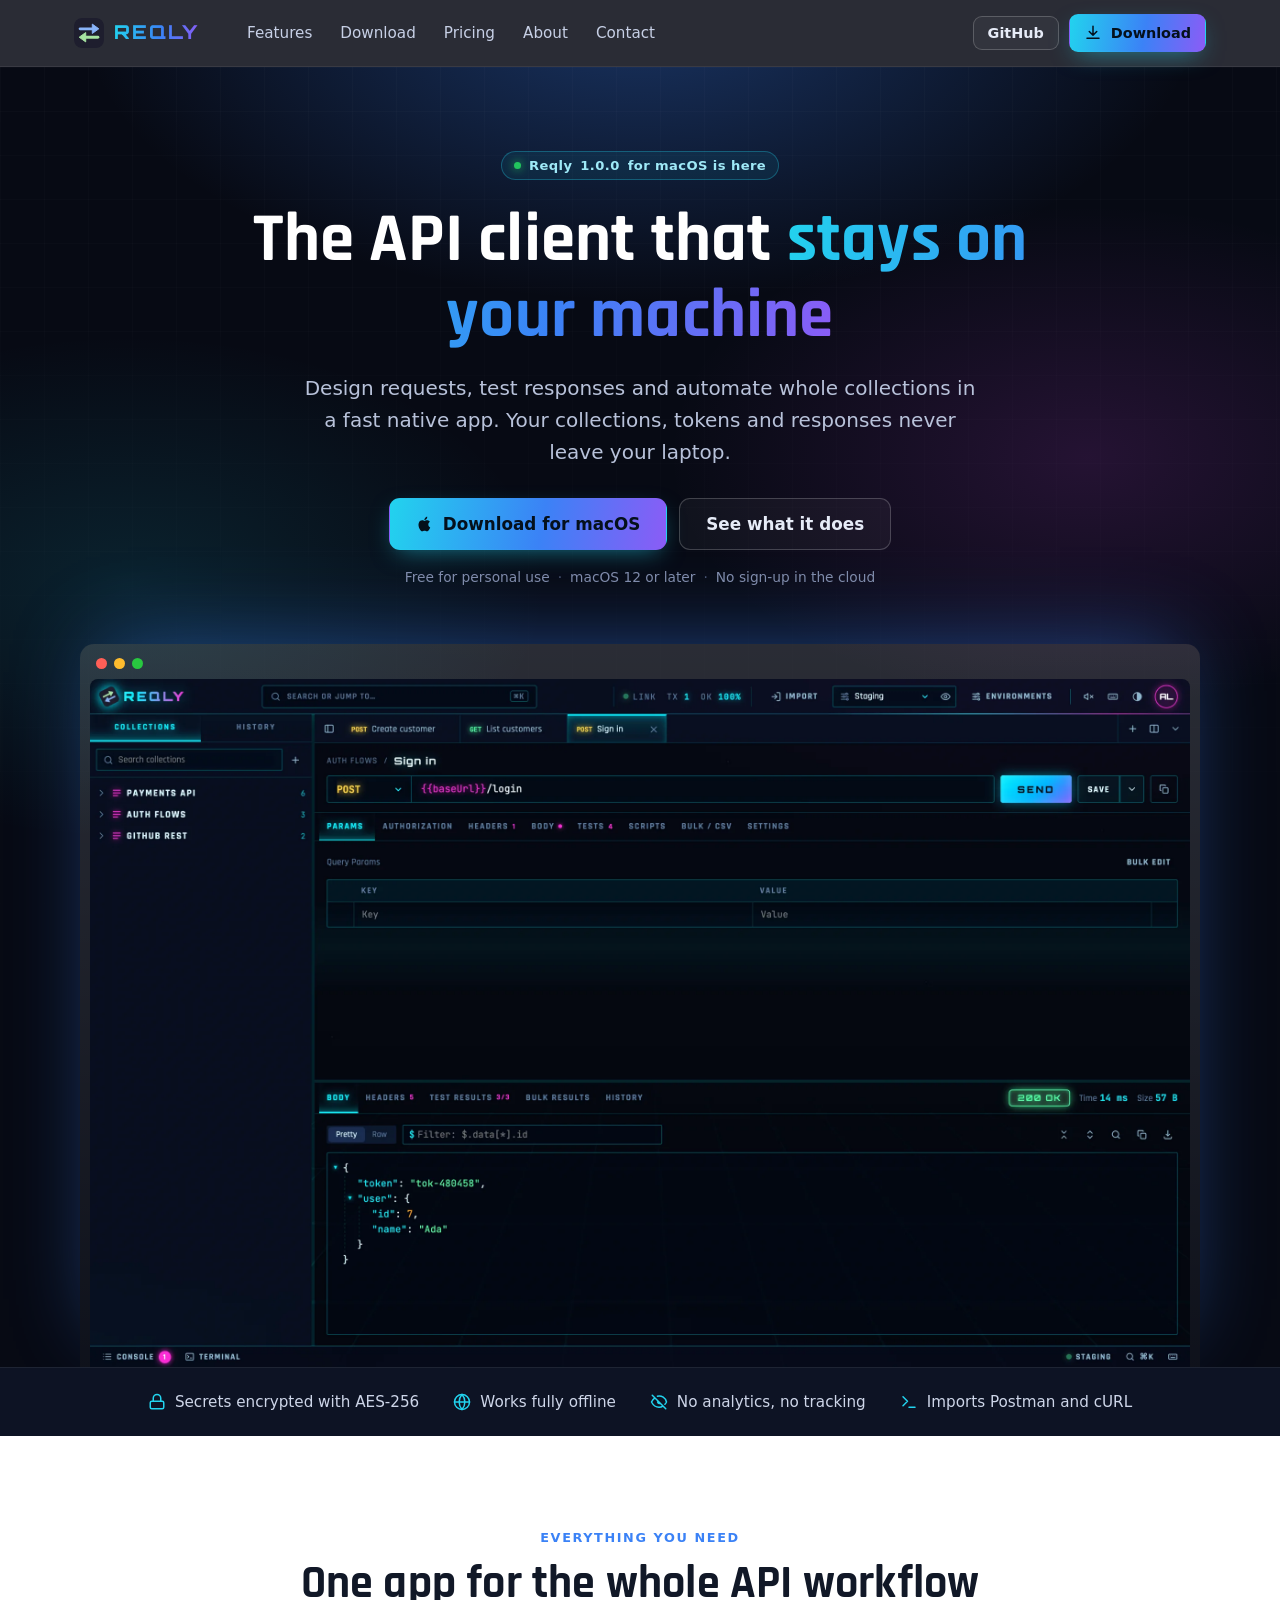
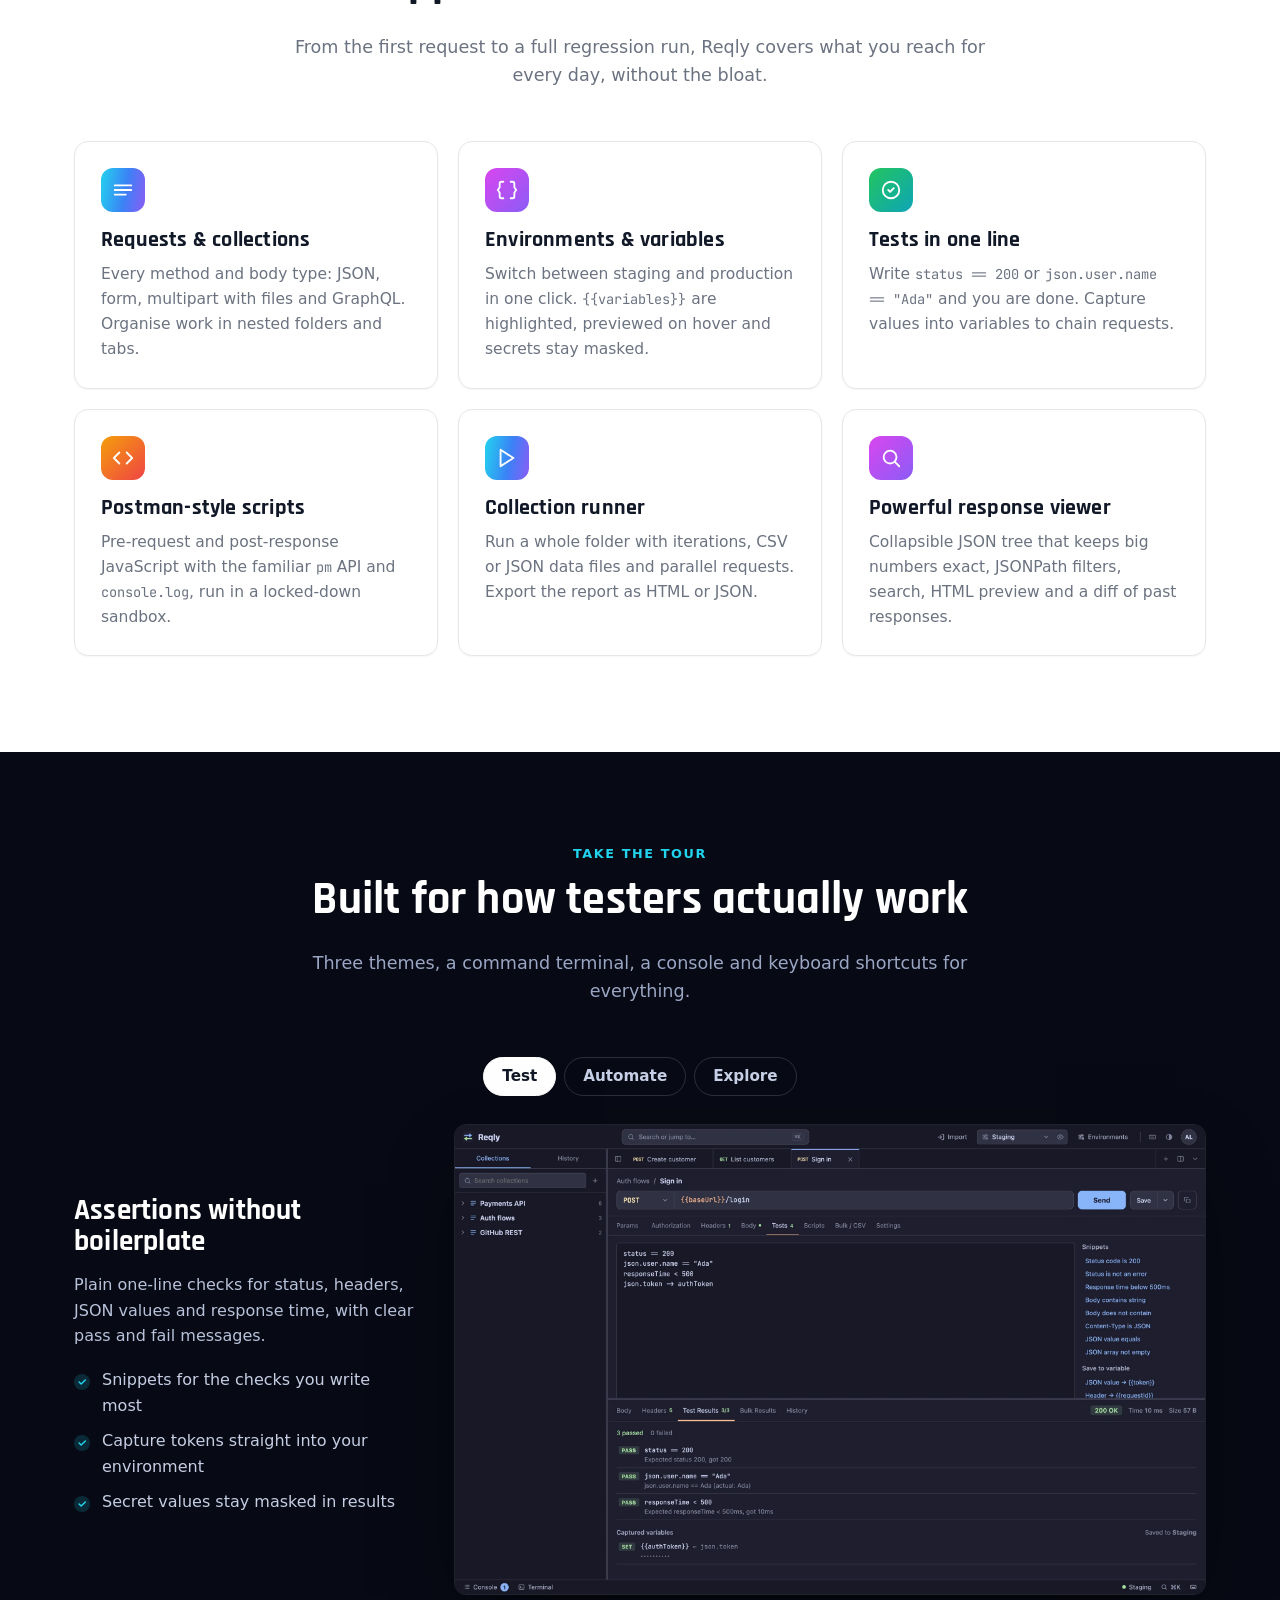
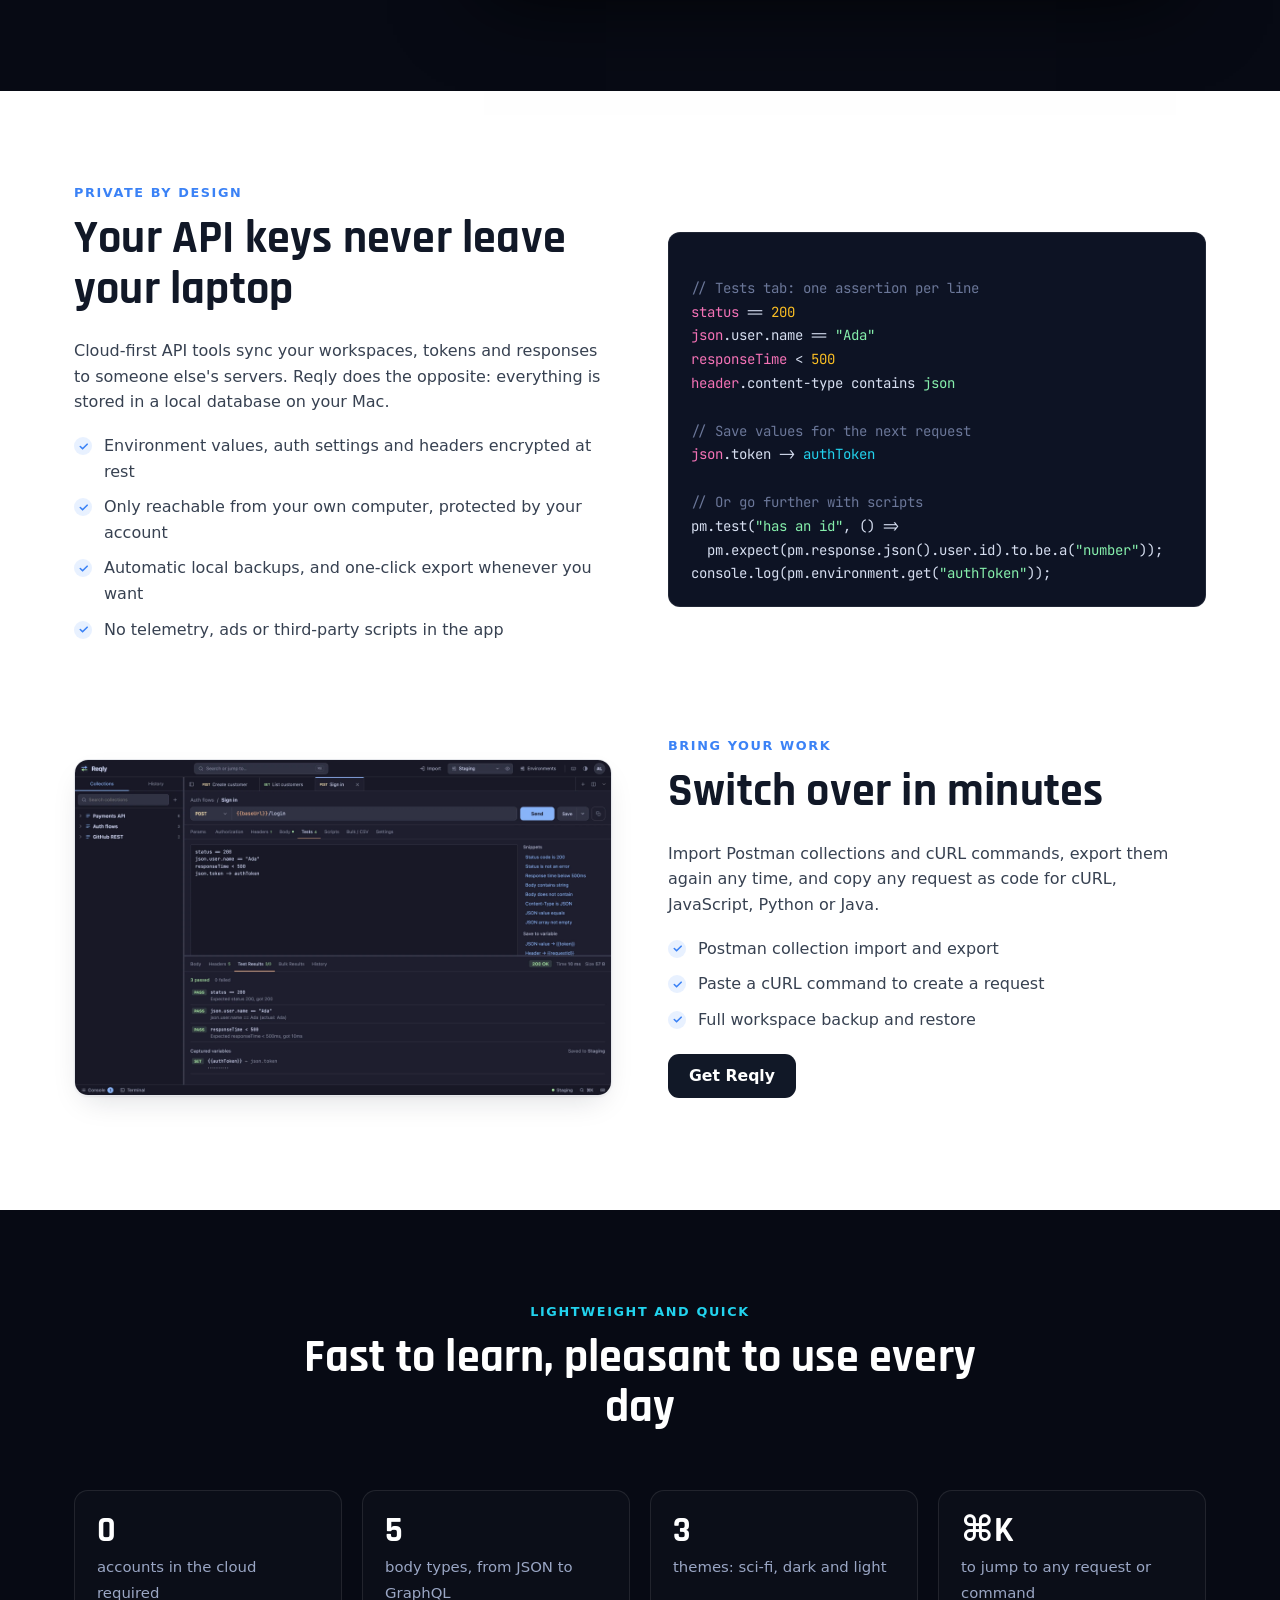
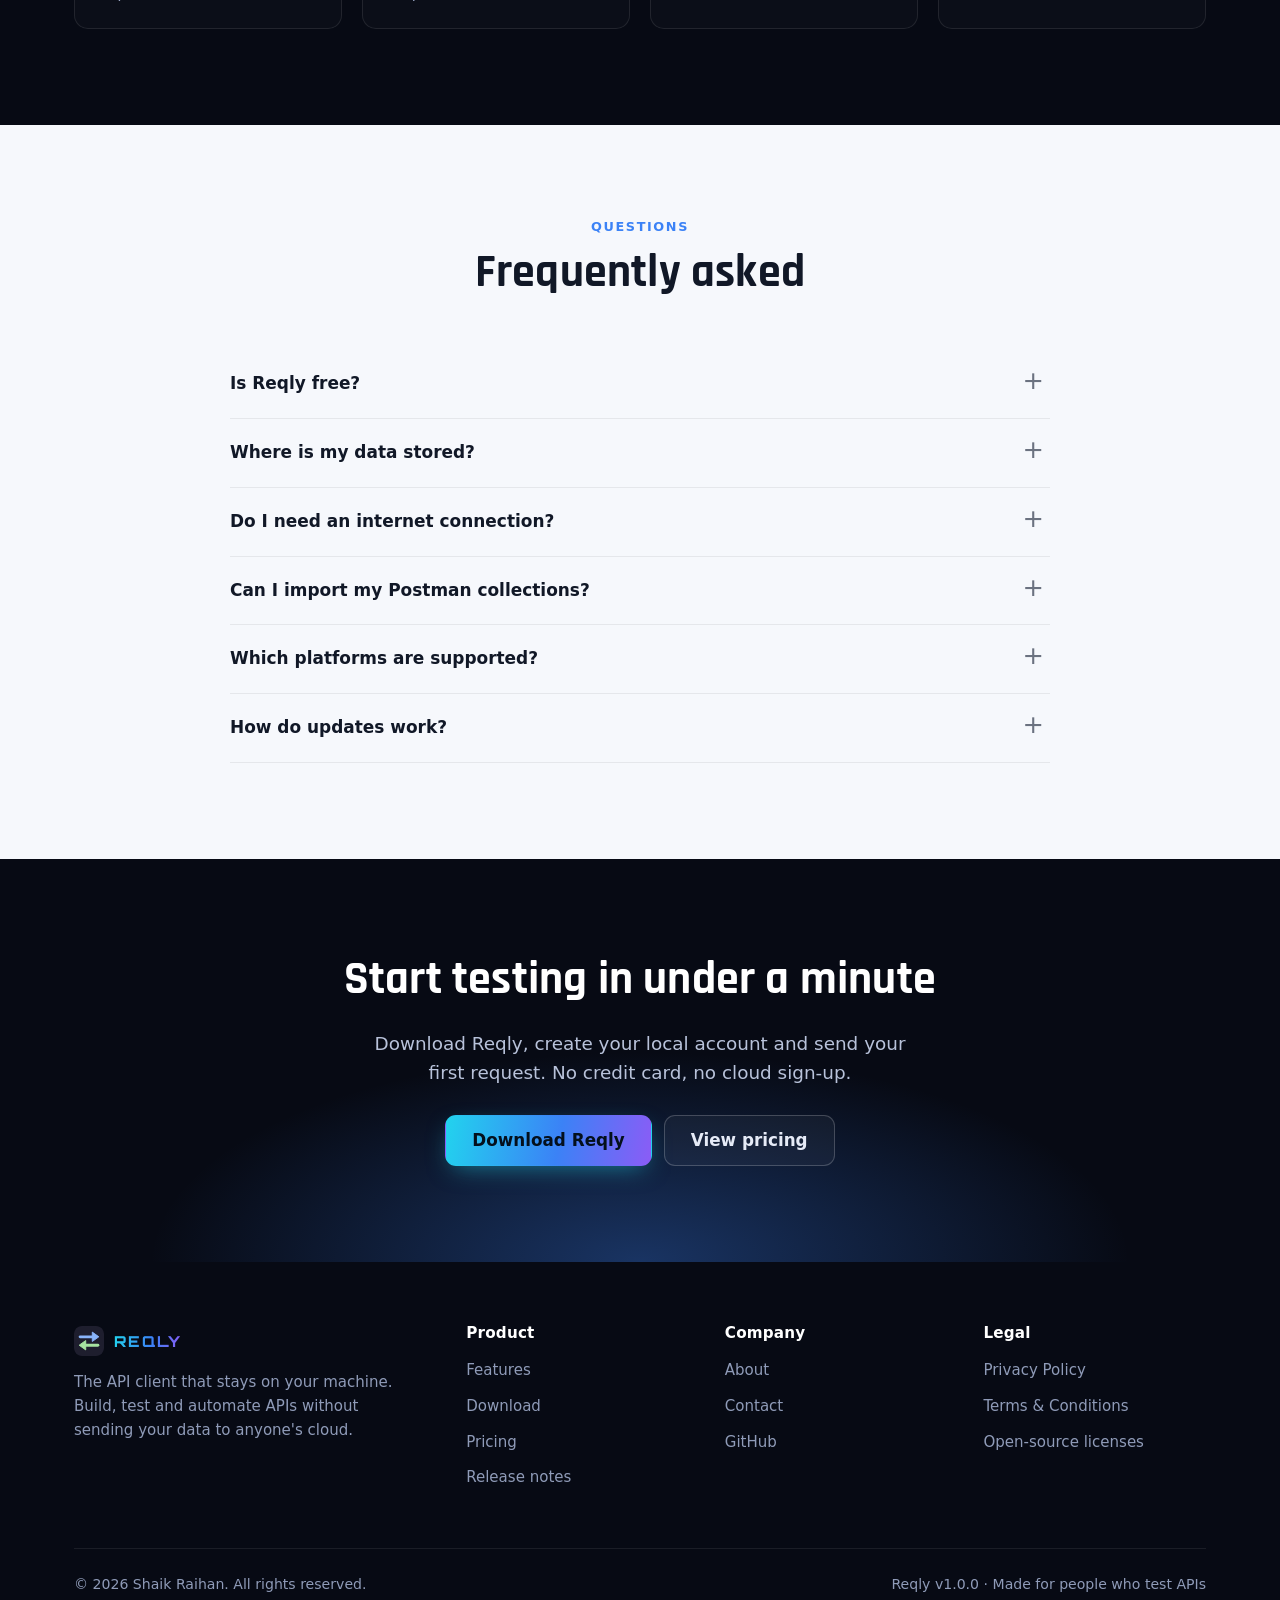
==== website/index.html @ 2c470680 "Technical overview PDF and product website docs/Reqly-Technical-Overview.pdf: architecture, installa" ====
<!doctype html>
<html lang="en">
<head>
<meta charset="utf-8">
<meta name="viewport" content="width=device-width, initial-scale=1">
<title>Reqly · The API client that stays on your machine</title>
<meta name="description" content="Reqly is a fast, local-first API client for macOS. Build requests, test responses and run collections without sending your data or secrets to the cloud.">
<meta property="og:title" content="Reqly · The API client that stays on your machine">
<meta property="og:description" content="Build, test and automate APIs locally. No cloud account, encrypted secrets, Postman-style scripts.">
<meta property="og:image" content="assets/img/hero.webp">
<meta name="theme-color" content="#070a14">
<link rel="icon" href="favicon.svg" type="image/svg+xml">
<link rel="apple-touch-icon" href="apple-touch-icon.png">
<link rel="stylesheet" href="assets/styles.css">
</head>
<body data-page="home">
<a class="skip" href="#main">Skip to content</a>
<div data-site-header></div>

<main id="main">
  <section class="hero dark">
    <div class="wrap">
      <span class="eyebrow"><span class="dot"></span>Reqly <span data-site="version">1.0.0</span> for macOS is here</span>
      <h1>The API client that <span class="grad-text">stays on your machine</span></h1>
      <p class="lead">Design requests, test responses and automate whole collections in a fast native app. Your collections, tokens and responses never leave your laptop.</p>
      <div class="cta-row">
        <a class="btn btn-primary btn-lg" data-href="macDownload" href="download.html">
          <svg viewBox="0 0 24 24" fill="currentColor" aria-hidden="true"><path d="M16.4 12.6c0-2.4 2-3.6 2.1-3.7-1.1-1.7-2.9-1.9-3.5-1.9-1.5-.2-2.9.9-3.7.9-.8 0-1.9-.9-3.2-.8-1.6 0-3.1 1-4 2.4-1.7 3-.4 7.4 1.2 9.8.8 1.2 1.8 2.5 3 2.4 1.2 0 1.7-.8 3.1-.8 1.5 0 1.9.8 3.2.8 1.3 0 2.2-1.2 3-2.4.9-1.4 1.3-2.7 1.3-2.8 0 0-2.5-1-2.5-3.9zM14 5.4c.7-.8 1.1-1.9 1-3-1 0-2.1.7-2.8 1.5-.6.7-1.2 1.8-1 2.9 1.1.1 2.1-.6 2.8-1.4z"/></svg>
          Download for macOS
        </a>
        <a class="btn btn-ghost btn-lg" href="#features">See what it does</a>
      </div>
      <p class="fine"><span>Free for personal use</span><span>macOS 12 or later</span><span>No sign-up in the cloud</span></p>
      <div class="shot-frame"><div class="bar" aria-hidden="true"><i></i><i></i><i></i></div>
        <img src="assets/img/hero.webp" width="2400" height="1500" alt="Reqly sending a POST sign-in request with an environment variable in the URL and showing a 200 OK JSON response">
      </div>
    </div>
  </section>

  <div class="trust dark">
    <ul>
      <li><svg viewBox="0 0 24 24" fill="none" stroke="currentColor" stroke-width="2" stroke-linecap="round" stroke-linejoin="round" aria-hidden="true"><rect x="3" y="11" width="18" height="10" rx="2"/><path d="M7 11V7a5 5 0 0110 0v4"/></svg>Secrets encrypted with AES-256</li>
      <li><svg viewBox="0 0 24 24" fill="none" stroke="currentColor" stroke-width="2" stroke-linecap="round" stroke-linejoin="round" aria-hidden="true"><path d="M2 12h20M12 2a15 15 0 010 20M12 2a15 15 0 000 20"/><circle cx="12" cy="12" r="10"/></svg>Works fully offline</li>
      <li><svg viewBox="0 0 24 24" fill="none" stroke="currentColor" stroke-width="2" stroke-linecap="round" stroke-linejoin="round" aria-hidden="true"><path d="M3 3l18 18M10.6 10.6a2 2 0 002.8 2.8M9.9 4.2A10 10 0 0122 12a13 13 0 01-2.1 3.1M6.6 6.6A13 13 0 002 12s3.6 7 10 7a9.7 9.7 0 005.4-1.6"/></svg>No analytics, no tracking</li>
      <li><svg viewBox="0 0 24 24" fill="none" stroke="currentColor" stroke-width="2" stroke-linecap="round" stroke-linejoin="round" aria-hidden="true"><path d="M4 17l6-6-6-6M12 19h8"/></svg>Imports Postman and cURL</li>
    </ul>
  </div>

  <section class="block" id="features">
    <div class="wrap">
      <div class="section-head reveal">
        <span class="kicker">Everything you need</span>
        <h2>One app for the whole API workflow</h2>
        <p>From the first request to a full regression run, Reqly covers what you reach for every day, without the bloat.</p>
      </div>
      <div class="grid grid-3">
        <div class="card reveal"><div class="icon"><svg viewBox="0 0 24 24" fill="none" stroke="currentColor" stroke-width="2" stroke-linecap="round" stroke-linejoin="round"><path d="M3 7h18M3 12h18M3 17h12"/></svg></div>
          <h3>Requests &amp; collections</h3><p>Every method and body type: JSON, form, multipart with files and GraphQL. Organise work in nested folders and tabs.</p></div>
        <div class="card reveal"><div class="icon m"><svg viewBox="0 0 24 24" fill="none" stroke="currentColor" stroke-width="2" stroke-linecap="round" stroke-linejoin="round"><path d="M8 3H6a2 2 0 00-2 2v4l-2 3 2 3v4a2 2 0 002 2h2M16 3h2a2 2 0 012 2v4l2 3-2 3v4a2 2 0 01-2 2h-2"/></svg></div>
          <h3>Environments &amp; variables</h3><p>Switch between staging and production in one click. <code>{{variables}}</code> are highlighted, previewed on hover and secrets stay masked.</p></div>
        <div class="card reveal"><div class="icon g"><svg viewBox="0 0 24 24" fill="none" stroke="currentColor" stroke-width="2" stroke-linecap="round" stroke-linejoin="round"><path d="M9 12l2 2 4-4"/><circle cx="12" cy="12" r="9"/></svg></div>
          <h3>Tests in one line</h3><p>Write <code>status == 200</code> or <code>json.user.name == "Ada"</code> and you are done. Capture values into variables to chain requests.</p></div>
        <div class="card reveal"><div class="icon o"><svg viewBox="0 0 24 24" fill="none" stroke="currentColor" stroke-width="2" stroke-linecap="round" stroke-linejoin="round"><path d="M16 18l6-6-6-6M8 6l-6 6 6 6"/></svg></div>
          <h3>Postman-style scripts</h3><p>Pre-request and post-response JavaScript with the familiar <code>pm</code> API and <code>console.log</code>, run in a locked-down sandbox.</p></div>
        <div class="card reveal"><div class="icon"><svg viewBox="0 0 24 24" fill="none" stroke="currentColor" stroke-width="2" stroke-linecap="round" stroke-linejoin="round"><path d="M5 3l14 9-14 9V3z"/></svg></div>
          <h3>Collection runner</h3><p>Run a whole folder with iterations, CSV or JSON data files and parallel requests. Export the report as HTML or JSON.</p></div>
        <div class="card reveal"><div class="icon m"><svg viewBox="0 0 24 24" fill="none" stroke="currentColor" stroke-width="2" stroke-linecap="round" stroke-linejoin="round"><circle cx="11" cy="11" r="7"/><path d="M21 21l-4.3-4.3"/></svg></div>
          <h3>Powerful response viewer</h3><p>Collapsible JSON tree that keeps big numbers exact, JSONPath filters, search, HTML preview and a diff of past responses.</p></div>
      </div>
    </div>
  </section>

  <section class="block dark" id="tour">
    <div class="wrap">
      <div class="section-head reveal">
        <span class="kicker">Take the tour</span>
        <h2>Built for how testers actually work</h2>
        <p>Three themes, a command terminal, a console and keyboard shortcuts for everything.</p>
      </div>
      <div class="tabs" role="tablist" aria-label="Product tour">
        <button class="tab" role="tab" id="t-test" aria-controls="p-test" aria-selected="true">Test</button>
        <button class="tab" role="tab" id="t-run" aria-controls="p-run" aria-selected="false" tabindex="-1">Automate</button>
        <button class="tab" role="tab" id="t-explore" aria-controls="p-explore" aria-selected="false" tabindex="-1">Explore</button>
      </div>
      <div class="panel" role="tabpanel" id="p-test" aria-labelledby="t-test">
        <div class="showcase">
          <div class="copy"><h3>Assertions without boilerplate</h3>
            <p>Plain one-line checks for status, headers, JSON values and response time, with clear pass and fail messages.</p>
            <ul><li>Snippets for the checks you write most</li><li>Capture tokens straight into your environment</li><li>Secret values stay masked in results</li></ul></div>
          <div class="media"><img src="assets/img/tests.webp" width="2400" height="1500" loading="lazy" alt="Tests tab with four one-line assertions and a results panel showing three passed tests and a captured authToken variable"></div>
        </div>
      </div>
      <div class="panel" role="tabpanel" id="p-run" aria-labelledby="t-run" hidden>
        <div class="showcase">
          <div class="copy"><h3>Run entire collections</h3>
            <p>Pick an environment, a data file and how many requests to run in parallel, then watch every result arrive.</p>
            <ul><li>Iterations with CSV or JSON test data</li><li>Stop on first failure, or run everything</li><li>Shareable HTML and JSON reports</li></ul></div>
          <div class="media"><img src="assets/img/runner.webp" width="2400" height="1500" loading="lazy" alt="Collection runner for the Payments API collection: six requests all returning 200 OK with a Mission Complete banner"></div>
        </div>
      </div>
      <div class="panel" role="tabpanel" id="p-explore" aria-labelledby="t-explore" hidden>
        <div class="showcase">
          <div class="copy"><h3>Read responses faster</h3>
            <p>Pretty, raw and preview modes, a JSON tree you can fold, and JSONPath filters like <code>$.data[*].id</code>.</p>
            <ul><li>Light, dark and sci-fi themes</li><li>Search inside large bodies</li><li>Compare any two past responses</li></ul></div>
          <div class="media"><img src="assets/img/light.webp" width="2400" height="1500" loading="lazy" alt="Reqly in the light theme showing a POST create customer request and its JSON response tree"></div>
        </div>
      </div>
    </div>
  </section>

  <section class="block">
    <div class="wrap">
      <div class="split reveal">
        <div>
          <span class="kicker">Private by design</span>
          <h2>Your API keys never leave your laptop</h2>
          <p>Cloud-first API tools sync your workspaces, tokens and responses to someone else's servers. Reqly does the opposite: everything is stored in a local database on your Mac.</p>
          <ul class="checks">
            <li>Environment values, auth settings and headers encrypted at rest</li>
            <li>Only reachable from your own computer, protected by your account</li>
            <li>Automatic local backups, and one-click export whenever you want</li>
            <li>No telemetry, ads or third-party scripts in the app</li>
          </ul>
        </div>
        <div class="code" aria-label="Example of a Reqly test script">
<span class="c">// Tests tab: one assertion per line</span>
<span class="k">status</span> == <span class="n">200</span>
<span class="k">json</span>.user.name == <span class="s">"Ada"</span>
<span class="k">responseTime</span> &lt; <span class="n">500</span>
<span class="k">header</span>.content-type contains <span class="s">json</span>

<span class="c">// Save values for the next request</span>
<span class="k">json</span>.token -&gt; <span class="v">authToken</span>

<span class="c">// Or go further with scripts</span>
pm.test(<span class="s">"has an id"</span>, () =&gt;
  pm.expect(pm.response.json().user.id).to.be.a(<span class="s">"number"</span>));
console.log(pm.environment.get(<span class="s">"authToken"</span>));</div>
      </div>

      <div class="split flip reveal">
        <div>
          <span class="kicker">Bring your work</span>
          <h2>Switch over in minutes</h2>
          <p>Import Postman collections and cURL commands, export them again any time, and copy any request as code for cURL, JavaScript, Python or Java.</p>
          <ul class="checks">
            <li>Postman collection import and export</li>
            <li>Paste a cURL command to create a request</li>
            <li>Full workspace backup and restore</li>
          </ul>
          <p style="margin-top:22px"><a class="btn btn-dark" href="download.html">Get Reqly</a></p>
        </div>
        <div class="media"><img src="assets/img/tests.webp" width="2400" height="1500" loading="lazy" alt="Reqly request editor with collections in the sidebar"></div>
      </div>
    </div>
  </section>

  <section class="block dark">
    <div class="wrap">
      <div class="section-head reveal">
        <span class="kicker">Lightweight and quick</span>
        <h2>Fast to learn, pleasant to use every day</h2>
      </div>
      <div class="stats">
        <div class="stat reveal"><b>0</b><span>accounts in the cloud required</span></div>
        <div class="stat reveal"><b>5</b><span>body types, from JSON to GraphQL</span></div>
        <div class="stat reveal"><b>3</b><span>themes: sci-fi, dark and light</span></div>
        <div class="stat reveal"><b>⌘K</b><span>to jump to any request or command</span></div>
      </div>
    </div>
  </section>

  <section class="block alt">
    <div class="wrap">
      <div class="section-head reveal">
        <span class="kicker">Questions</span>
        <h2>Frequently asked</h2>
      </div>
      <div class="faq reveal">
        <details><summary>Is Reqly free?</summary><p>Yes. Reqly is free for personal use, learning and evaluation. Professionals and companies using it for work can buy a Pro or Team license, see <a href="pricing.html">Pricing</a>.</p></details>
        <details><summary>Where is my data stored?</summary><p>On your Mac, in the <code>reqly-data</code> folder in your home directory. Reqly has no servers that receive your requests, collections or responses. Sensitive values are encrypted with a key that only exists on your device.</p></details>
        <details><summary>Do I need an internet connection?</summary><p>Only to reach the APIs you test. Reqly itself works fully offline, including against services on <code>localhost</code> or your company network.</p></details>
        <details><summary>Can I import my Postman collections?</summary><p>Yes. Import Postman collection files (v2.1) from the Import menu, or paste any cURL command. You can export back to Postman format at any time.</p></details>
        <details><summary>Which platforms are supported?</summary><p>Reqly <span data-site="version">1.0.0</span> runs on macOS 12 or later. Windows and Linux apps are on the roadmap; until then you can run Reqly from source with Java 17 on any system.</p></details>
        <details><summary>How do updates work?</summary><p>New versions are published on the <a data-href="releases" href="#">releases page</a>. Download the new version and replace the app in Applications; your data stays where it is.</p></details>
      </div>
    </div>
  </section>

  <section class="final dark">
    <div class="wrap reveal">
      <h2>Start testing in under a minute</h2>
      <p>Download Reqly, create your local account and send your first request. No credit card, no cloud sign-up.</p>
      <div class="cta-row">
        <a class="btn btn-primary btn-lg" href="download.html">Download Reqly</a>
        <a class="btn btn-ghost btn-lg" href="pricing.html">View pricing</a>
      </div>
    </div>
  </section>
</main>

<div data-site-footer></div>
<script src="assets/site.js"></script>
</body>
</html>
---- website/assets/styles.css ----
/* Reqly website. Fonts are bundled (SIL OFL, see assets/fonts/OFL-*.txt): no third-party requests. */
@font-face { font-family: 'Orbitron'; font-weight: 700; font-display: swap; src: url('fonts/orbitron-700.woff2') format('woff2'); }
@font-face { font-family: 'Orbitron'; font-weight: 800; font-display: swap; src: url('fonts/orbitron-800.woff2') format('woff2'); }
@font-face { font-family: 'Rajdhani'; font-weight: 500; font-display: swap; src: url('fonts/rajdhani-500.woff2') format('woff2'); }
@font-face { font-family: 'Rajdhani'; font-weight: 600; font-display: swap; src: url('fonts/rajdhani-600.woff2') format('woff2'); }
@font-face { font-family: 'Rajdhani'; font-weight: 700; font-display: swap; src: url('fonts/rajdhani-700.woff2') format('woff2'); }
@font-face { font-family: 'JetBrains Mono'; font-weight: 400; font-display: swap; src: url('fonts/jetbrains-mono-400.woff2') format('woff2'); }

:root {
    --night: #070a14;
    --night-2: #0d1324;
    --night-3: #141c33;
    --ink: #111827;
    --text: #374151;
    --muted: #6b7280;
    --line: #e5e7eb;
    --paper: #ffffff;
    --paper-2: #f6f8fc;
    --cyan: #22d3ee;
    --blue: #3b82f6;
    --magenta: #d946ef;
    --green: #22c55e;
    --grad: linear-gradient(100deg, #22d3ee 0%, #3b82f6 55%, #8b5cf6 100%);
    --radius: 14px;
    --shadow: 0 1px 2px rgba(16, 24, 40, .06), 0 12px 32px -12px rgba(16, 24, 40, .18);
    --display: 'Rajdhani', system-ui, sans-serif;
    --body: -apple-system, BlinkMacSystemFont, 'Segoe UI', Inter, Roboto, system-ui, sans-serif;
    --mono: 'JetBrains Mono', ui-monospace, SFMono-Regular, Menlo, monospace;
    --wrap: 1180px;
}

* { box-sizing: border-box; }
html { scroll-behavior: smooth; -webkit-text-size-adjust: 100%; }
body { margin: 0; font: 16px/1.6 var(--body); color: var(--text); background: var(--paper); overflow-x: hidden; }
img { max-width: 100%; height: auto; display: block; }
a { color: var(--blue); text-decoration: none; }
a:hover { text-decoration: underline; }
h1, h2, h3, h4 { font-family: var(--display); color: var(--ink); line-height: 1.1; margin: 0 0 .5em; letter-spacing: .2px; }
h1 { font-size: clamp(2.5rem, 5.4vw, 4.4rem); font-weight: 700; }
h2 { font-size: clamp(2rem, 3.6vw, 2.9rem); font-weight: 700; }
h3 { font-size: 1.35rem; font-weight: 700; }
p { margin: 0 0 1em; }
code, kbd { font-family: var(--mono); font-size: .88em; }
.wrap { max-width: var(--wrap); margin: 0 auto; padding: 0 24px; }
.skip { position: absolute; left: -999px; top: 8px; background: #fff; padding: 8px 12px; border-radius: 8px; z-index: 100; }
.skip:focus { left: 8px; }
:focus-visible { outline: 2px solid var(--cyan); outline-offset: 2px; border-radius: 6px; }

/* ---------- header ---------- */
.site-header { position: sticky; top: 0; z-index: 50; background: rgba(7, 10, 20, .86); backdrop-filter: saturate(160%) blur(12px);
    -webkit-backdrop-filter: saturate(160%) blur(12px); border-bottom: 1px solid rgba(255, 255, 255, .07); }
.site-header .wrap { display: flex; align-items: center; gap: 28px; height: 66px; }
.brand { display: flex; align-items: center; gap: 10px; color: #fff; font: 800 1.2rem/1 'Orbitron', var(--display); letter-spacing: 2px; }
.brand:hover { text-decoration: none; }
.brand img { width: 30px; height: 30px; border-radius: 8px; }
.brand span { background: var(--grad); -webkit-background-clip: text; background-clip: text; color: transparent; }
.nav { display: flex; gap: 4px; margin-left: 8px; }
.nav a { color: #c7d0e6; font-weight: 500; font-size: .95rem; padding: 8px 12px; border-radius: 8px; }
.nav a:hover, .nav a[aria-current="page"] { color: #fff; background: rgba(255, 255, 255, .07); text-decoration: none; }
.header-cta { margin-left: auto; display: flex; gap: 10px; align-items: center; }
.menu-btn { display: none; margin-left: auto; background: none; border: 1px solid rgba(255, 255, 255, .18); color: #fff; border-radius: 10px;
    width: 42px; height: 40px; cursor: pointer; }
.menu-btn svg { width: 20px; height: 20px; }

/* ---------- buttons ---------- */
.btn { display: inline-flex; align-items: center; justify-content: center; gap: 9px; font: 600 .98rem/1 var(--body); padding: 13px 20px;
    border-radius: 11px; border: 1px solid transparent; cursor: pointer; transition: transform .15s, box-shadow .15s, background .15s; white-space: nowrap; }
.btn:hover { text-decoration: none; transform: translateY(-1px); }
.btn svg { width: 18px; height: 18px; flex: none; }
.btn-primary { background: var(--grad); color: #04101c; box-shadow: 0 8px 24px -8px rgba(34, 211, 238, .55); }
.btn-primary:hover { box-shadow: 0 12px 30px -8px rgba(59, 130, 246, .65); }
.btn-ghost { color: #e6ebf7; border-color: rgba(255, 255, 255, .2); background: rgba(255, 255, 255, .04); }
.btn-ghost:hover { background: rgba(255, 255, 255, .1); }
.btn-dark { background: var(--ink); color: #fff; }
.btn-outline { color: var(--ink); border-color: var(--line); background: #fff; }
.btn-outline:hover { border-color: #c9ced8; }
.btn-sm { padding: 9px 14px; font-size: .9rem; border-radius: 9px; }
.btn-lg { padding: 16px 26px; font-size: 1.05rem; }

/* ---------- hero ---------- */
.dark { background: var(--night); color: #b8c2da; }
.dark h1, .dark h2, .dark h3 { color: #fff; }
.hero { position: relative; overflow: hidden; padding: 84px 0 0; text-align: center; }
.hero::before { content: ''; position: absolute; inset: 0; pointer-events: none;
    background: radial-gradient(800px 420px at 50% -60px, rgba(59, 130, 246, .35), transparent 70%),
                radial-gradient(600px 360px at 85% 30%, rgba(217, 70, 239, .14), transparent 70%),
                radial-gradient(600px 360px at 10% 40%, rgba(34, 211, 238, .12), transparent 70%); }
.hero::after { content: ''; position: absolute; inset: 0; pointer-events: none; opacity: .5;
    background-image: linear-gradient(rgba(255, 255, 255, .035) 1px, transparent 1px), linear-gradient(90deg, rgba(255, 255, 255, .035) 1px, transparent 1px);
    background-size: 44px 44px; mask-image: linear-gradient(to bottom, #000 0%, transparent 75%); -webkit-mask-image: linear-gradient(to bottom, #000 0%, transparent 75%); }
.hero .wrap { position: relative; z-index: 1; }
.eyebrow { display: inline-flex; align-items: center; gap: 8px; font: 600 .82rem/1 var(--body); letter-spacing: .4px; color: #9fe9f7;
    border: 1px solid rgba(34, 211, 238, .3); background: rgba(34, 211, 238, .08); padding: 7px 12px; border-radius: 999px; margin-bottom: 22px; }
.eyebrow .dot { width: 7px; height: 7px; border-radius: 50%; background: var(--green); box-shadow: 0 0 10px var(--green); }
.hero h1 { max-width: 900px; margin: 0 auto 18px; }
.grad-text { background: var(--grad); -webkit-background-clip: text; background-clip: text; color: transparent; }
.hero .lead { font-size: clamp(1.05rem, 1.6vw, 1.25rem); max-width: 680px; margin: 0 auto 30px; color: #b8c2da; }
.cta-row { display: flex; gap: 12px; justify-content: center; flex-wrap: wrap; }
.fine { font-size: .86rem; color: #7f8bab; margin-top: 16px; }
.fine span + span::before { content: '·'; margin: 0 8px; color: #4b5675; }
.shot-frame { margin: 56px auto 0; max-width: 1120px; border-radius: 14px 14px 0 0; padding: 10px 10px 0; background: linear-gradient(180deg, rgba(255, 255, 255, .14), rgba(255, 255, 255, .03));
    box-shadow: 0 -20px 80px -20px rgba(59, 130, 246, .45); }
.shot-frame .bar { display: flex; gap: 7px; padding: 4px 6px 10px; }
.shot-frame .bar i { width: 11px; height: 11px; border-radius: 50%; background: #ff5f57; }
.shot-frame .bar i:nth-child(2) { background: #febc2e; }
.shot-frame .bar i:nth-child(3) { background: #28c840; }
.shot-frame img { border-radius: 8px 8px 0 0; width: 100%; height: auto; }

/* ---------- strips and sections ---------- */
.trust { border-top: 1px solid rgba(255, 255, 255, .07); background: var(--night-2); }
.trust ul { list-style: none; margin: 0 auto; padding: 22px 24px; display: flex; flex-wrap: wrap; gap: 14px 34px; justify-content: center; max-width: var(--wrap); }
.trust li { display: flex; align-items: center; gap: 9px; color: #cdd5e8; font-weight: 500; font-size: .95rem; }
.trust svg { width: 18px; height: 18px; color: var(--cyan); }
section.block { padding: 96px 0; }
section.alt { background: var(--paper-2); }
.section-head { text-align: center; max-width: 720px; margin: 0 auto 52px; }
.section-head p { font-size: 1.1rem; color: var(--muted); }
.dark .section-head p { color: #9aa6c4; }
.kicker { display: block; font: 700 .8rem/1 var(--body); letter-spacing: 1.6px; text-transform: uppercase; color: var(--blue); margin-bottom: 14px; }
.dark .kicker { color: var(--cyan); }

.grid { display: grid; gap: 20px; }
.grid-3 { grid-template-columns: repeat(3, 1fr); }
.grid-2 { grid-template-columns: repeat(2, 1fr); }
.card { background: #fff; border: 1px solid var(--line); border-radius: var(--radius); padding: 26px; box-shadow: 0 1px 2px rgba(16, 24, 40, .04); transition: box-shadow .2s, transform .2s; }
.card:hover { box-shadow: var(--shadow); transform: translateY(-2px); }
.card p { margin: 0; color: var(--muted); font-size: .97rem; }
.icon { width: 44px; height: 44px; border-radius: 12px; display: grid; place-items: center; margin-bottom: 16px; color: #fff; background: var(--grad); }
.icon svg { width: 22px; height: 22px; }
.icon.m { background: linear-gradient(135deg, #d946ef, #8b5cf6); }
.icon.g { background: linear-gradient(135deg, #22c55e, #0ea5b7); }
.icon.o { background: linear-gradient(135deg, #f59e0b, #ef4444); }

/* showcase tabs */
.tabs { display: flex; justify-content: center; gap: 8px; flex-wrap: wrap; margin-bottom: 28px; }
.tab { font: 600 .95rem/1 var(--body); padding: 11px 18px; border-radius: 999px; border: 1px solid rgba(255, 255, 255, .15); background: transparent; color: #c7d0e6; cursor: pointer; }
.tab[aria-selected="true"] { background: #fff; color: var(--ink); border-color: #fff; }
.showcase { display: grid; grid-template-columns: 340px 1fr; gap: 40px; align-items: center; }
.showcase .copy h3 { font-size: 1.8rem; }
.showcase .copy ul { list-style: none; padding: 0; margin: 18px 0 0; }
.showcase .copy li { position: relative; padding-left: 28px; margin-bottom: 10px; color: #c5cee3; }
.showcase .copy li::before { content: ''; position: absolute; left: 0; top: 7px; width: 16px; height: 16px; border-radius: 50%;
    background: rgba(34, 211, 238, .16) url("data:image/svg+xml,%3Csvg xmlns='http://www.w3.org/2000/svg' viewBox='0 0 24 24' fill='none' stroke='%2322d3ee' stroke-width='3.5' stroke-linecap='round' stroke-linejoin='round'%3E%3Cpath d='M5 12l5 5L20 7'/%3E%3C/svg%3E") center/10px no-repeat; }
.showcase .media { border-radius: 12px; overflow: hidden; border: 1px solid rgba(255, 255, 255, .1); box-shadow: 0 30px 80px -30px rgba(0, 0, 0, .8); }
.panel[hidden] { display: none; }

/* split feature rows */
.split { display: grid; grid-template-columns: 1fr 1fr; gap: 56px; align-items: center; }
.split + .split { margin-top: 88px; }
.split.flip .media { order: -1; }
.split > *, .grid > *, .showcase > *, .dl-grid > *, .contact-grid > *, .about > * { min-width: 0; } /* let code blocks scroll instead of widening the column */
.split .media { border-radius: 14px; overflow: hidden; border: 1px solid var(--line); box-shadow: var(--shadow); }
.checks { list-style: none; padding: 0; margin: 18px 0 0; }
.checks li { position: relative; padding-left: 30px; margin-bottom: 10px; }
.checks li::before { content: ''; position: absolute; left: 0; top: 4px; width: 18px; height: 18px; border-radius: 50%;
    background: #e8f1ff url("data:image/svg+xml,%3Csvg xmlns='http://www.w3.org/2000/svg' viewBox='0 0 24 24' fill='none' stroke='%233b82f6' stroke-width='3.5' stroke-linecap='round' stroke-linejoin='round'%3E%3Cpath d='M5 12l5 5L20 7'/%3E%3C/svg%3E") center/11px no-repeat; }

/* code sample */
.code { white-space: pre; background: var(--night-2); border: 1px solid rgba(255, 255, 255, .08); border-radius: 12px; padding: 20px 22px; font: 14px/1.7 var(--mono); color: #d6def0; overflow-x: auto; }
.code .c { color: #6b7799; } .code .k { color: #f472b6; } .code .s { color: #86efac; } .code .v { color: #22d3ee; } .code .n { color: #fbbf24; }

/* stats */
.stats { display: grid; grid-template-columns: repeat(4, 1fr); gap: 20px; margin-top: 56px; }
.stat { border: 1px solid rgba(255, 255, 255, .09); border-radius: var(--radius); padding: 22px; background: rgba(255, 255, 255, .02); }
.stat b { display: block; font: 700 2.2rem/1 var(--display); color: #fff; margin-bottom: 6px; }
.stat span { font-size: .93rem; color: #9aa6c4; }

/* ---------- pricing ---------- */
.billing { display: inline-flex; padding: 4px; border: 1px solid var(--line); border-radius: 999px; background: #fff; margin: 0 auto 36px; }
.billing button { border: 0; background: transparent; font: 600 .92rem/1 var(--body); padding: 10px 18px; border-radius: 999px; cursor: pointer; color: var(--muted); }
.billing button[aria-pressed="true"] { background: var(--ink); color: #fff; }
.billing .save { color: var(--green); font-weight: 700; margin-left: 4px; }
.plans { display: grid; grid-template-columns: repeat(3, 1fr); gap: 20px; align-items: stretch; }
.plan { position: relative; background: #fff; border: 1px solid var(--line); border-radius: 18px; padding: 30px 28px; display: flex; flex-direction: column; }
.plan.featured { border: 2px solid transparent; background: linear-gradient(#fff, #fff) padding-box, var(--grad) border-box; box-shadow: var(--shadow); }
.plan .badge { position: absolute; top: -13px; left: 28px; background: var(--grad); color: #04101c; font: 700 .75rem/1 var(--body); letter-spacing: .5px; padding: 7px 11px; border-radius: 999px; }
.plan h3 { margin-bottom: 4px; }
.plan .who { color: var(--muted); font-size: .95rem; min-height: 48px; }
.price { display: flex; align-items: baseline; gap: 6px; margin: 14px 0 4px; }
.price b { font: 700 3rem/1 var(--display); color: var(--ink); }
.price span { color: var(--muted); }
.price-note { color: var(--muted); font-size: .86rem; min-height: 22px; margin-bottom: 20px; }
.plan .btn { width: 100%; margin-bottom: 22px; }
.plan ul { list-style: none; padding: 0; margin: 0; border-top: 1px solid var(--line); padding-top: 18px; }
.plan li { position: relative; padding-left: 26px; margin-bottom: 9px; font-size: .95rem; }
.plan li::before { content: '✓'; position: absolute; left: 0; color: var(--green); font-weight: 700; }
.plan li.soon { color: var(--muted); }
.plan li.soon::before { content: '◷'; color: #9ca3af; }
.compare { width: 100%; border-collapse: collapse; margin-top: 18px; font-size: .95rem; background: #fff; border-radius: var(--radius); overflow: hidden; }
.compare th, .compare td { padding: 13px 16px; border-bottom: 1px solid var(--line); text-align: center; }
.compare th:first-child, .compare td:first-child { text-align: left; }
.compare thead th { background: var(--paper-2); font-family: var(--display); font-size: 1.1rem; color: var(--ink); }
.compare .yes { color: var(--green); font-weight: 700; }
.compare .no { color: #c0c5cf; }
.table-scroll { overflow-x: auto; border: 1px solid var(--line); border-radius: var(--radius); }

/* ---------- download ---------- */
.dl-grid { display: grid; grid-template-columns: 1.3fr 1fr 1fr; gap: 20px; }
.dl { background: #fff; border: 1px solid var(--line); border-radius: 18px; padding: 28px; display: flex; flex-direction: column; }
.dl.primary { border: 2px solid transparent; background: linear-gradient(#fff, #fff) padding-box, var(--grad) border-box; box-shadow: var(--shadow); }
.dl .os { display: flex; align-items: center; gap: 12px; margin-bottom: 10px; }
.dl .os svg { width: 30px; height: 30px; color: var(--ink); }
.dl .os h3 { margin: 0; }
.dl p { color: var(--muted); font-size: .95rem; }
.dl .btn { margin-top: auto; }
.meta { display: flex; flex-wrap: wrap; gap: 8px 18px; font-size: .86rem; color: var(--muted); margin: 6px 0 18px; }
.steps { counter-reset: s; list-style: none; padding: 0; margin: 0; display: grid; grid-template-columns: repeat(3, 1fr); gap: 20px; }
.steps li { counter-increment: s; background: #fff; border: 1px solid var(--line); border-radius: var(--radius); padding: 24px; }
.steps li::before { content: counter(s); display: grid; place-items: center; width: 34px; height: 34px; border-radius: 10px; background: var(--grad); color: #04101c; font: 700 1.1rem/1 var(--display); margin-bottom: 14px; }
.steps h3 { font-size: 1.15rem; }
.steps p { color: var(--muted); font-size: .95rem; margin: 0; }
.term { background: var(--night); color: #d6def0; border-radius: 12px; padding: 18px 20px; font: 14px/1.8 var(--mono); overflow-x: auto; margin: 14px 0 0; }
.term .p { color: #22d3ee; user-select: none; }
.callout { border: 1px solid #fde68a; background: #fffbeb; color: #78350f; border-radius: 12px; padding: 14px 18px; font-size: .94rem; }
.callout.info { border-color: #bfdbfe; background: #eff6ff; color: #1e3a8a; }
table.req { width: 100%; border-collapse: collapse; font-size: .95rem; }
table.req td { padding: 11px 0; border-bottom: 1px solid var(--line); vertical-align: top; }
table.req td:first-child { color: var(--muted); width: 38%; }

/* ---------- faq ---------- */
.faq { max-width: 820px; margin: 0 auto; }
.faq details { border-bottom: 1px solid var(--line); padding: 4px 0; }
.faq summary { cursor: pointer; list-style: none; padding: 18px 40px 18px 0; position: relative; font: 600 1.06rem/1.4 var(--body); color: var(--ink); }
.faq summary::-webkit-details-marker { display: none; }
.faq summary::after { content: '+'; position: absolute; right: 6px; top: 14px; font: 400 1.6rem/1 var(--body); color: var(--muted); transition: transform .2s; }
.faq details[open] summary::after { transform: rotate(45deg); }
.faq details p { color: var(--muted); padding-right: 40px; }

/* ---------- final CTA ---------- */
.final { text-align: center; padding: 96px 0; position: relative; overflow: hidden; }
.final::before { content: ''; position: absolute; inset: 0; background: radial-gradient(700px 300px at 50% 100%, rgba(59, 130, 246, .35), transparent 70%); pointer-events: none; }
.final .wrap { position: relative; }
.final p { font-size: 1.15rem; max-width: 560px; margin: 0 auto 28px; }

/* ---------- page header (inner pages) ---------- */
.page-hero { padding: 72px 0 64px; text-align: center; position: relative; overflow: hidden; }
.page-hero::before { content: ''; position: absolute; inset: 0; background: radial-gradient(700px 300px at 50% -40px, rgba(59, 130, 246, .32), transparent 70%); pointer-events: none; }
.page-hero .wrap { position: relative; }
.page-hero p { font-size: 1.15rem; max-width: 640px; margin: 0 auto; color: #b8c2da; }

/* ---------- about / contact ---------- */
.about { display: grid; grid-template-columns: 300px 1fr; gap: 56px; align-items: start; }
.avatar { width: 100%; aspect-ratio: 1; border-radius: 24px; background: var(--grad); display: grid; place-items: center; color: #04101c;
    font: 800 5rem/1 'Orbitron', var(--display); box-shadow: var(--shadow); }
.profile-card { margin-top: 18px; border: 1px solid var(--line); border-radius: var(--radius); padding: 18px; font-size: .95rem; }
.profile-card div { display: flex; justify-content: space-between; gap: 12px; padding: 6px 0; }
.profile-card span { color: var(--muted); }
.prose { max-width: 720px; }
.prose h2 { font-size: 1.9rem; margin-top: 1.6em; }
.prose h2:first-child { margin-top: 0; }
.prose p, .prose li { font-size: 1.04rem; }
.values { display: grid; grid-template-columns: repeat(2, 1fr); gap: 16px; margin-top: 18px; }
.values div { border: 1px solid var(--line); border-radius: 12px; padding: 18px; }
.values b { display: block; color: var(--ink); margin-bottom: 4px; }
.values p { margin: 0; color: var(--muted); font-size: .95rem; }
.contact-grid { display: grid; grid-template-columns: 1fr 1.25fr; gap: 40px; align-items: start; }
.channels { display: grid; gap: 14px; }
.channel { display: flex; gap: 16px; align-items: flex-start; border: 1px solid var(--line); border-radius: var(--radius); padding: 20px; background: #fff; }
.channel .icon { margin: 0; flex: none; }
.channel h3 { font-size: 1.15rem; margin-bottom: 2px; }
.channel p { margin: 0; color: var(--muted); font-size: .94rem; }
form.contact { background: #fff; border: 1px solid var(--line); border-radius: 18px; padding: 30px; box-shadow: var(--shadow); }
.field { margin-bottom: 18px; }
.field label { display: block; font-weight: 600; color: var(--ink); font-size: .93rem; margin-bottom: 7px; }
.field input, .field select, .field textarea { width: 100%; font: inherit; color: var(--ink); padding: 12px 14px; border: 1px solid #d1d5db; border-radius: 10px; background: #fff; }
.field textarea { min-height: 150px; resize: vertical; }
.field input:focus, .field select:focus, .field textarea:focus { outline: none; border-color: var(--blue); box-shadow: 0 0 0 3px rgba(59, 130, 246, .18); }
.row-2 { display: grid; grid-template-columns: 1fr 1fr; gap: 16px; }
.form-note { font-size: .86rem; color: var(--muted); margin: 12px 0 0; }

/* ---------- legal ---------- */
.legal { max-width: 780px; margin: 0 auto; padding: 64px 24px 96px; }
.legal h1 { font-size: clamp(2.2rem, 4vw, 3rem); }
.legal h2 { font-size: 1.5rem; margin-top: 2em; }
.legal .updated { color: var(--muted); }
.legal li { margin-bottom: 6px; }
.toc { border: 1px solid var(--line); border-radius: 12px; padding: 16px 20px; background: var(--paper-2); margin: 24px 0; }
.toc ol { margin: 6px 0 0; padding-left: 20px; columns: 2; }

/* ---------- footer ---------- */
.site-footer { background: var(--night); color: #8f9bb8; padding: 64px 0 32px; }
.foot { display: grid; grid-template-columns: 1.6fr repeat(3, 1fr); gap: 36px; }
.foot h4 { color: #fff; font: 600 .95rem/1 var(--body); margin-bottom: 16px; }
.foot ul { list-style: none; padding: 0; margin: 0; }
.foot li { margin-bottom: 10px; }
.foot a { color: #8f9bb8; font-size: .94rem; }
.foot a:hover { color: #fff; }
.foot p { font-size: .94rem; max-width: 320px; margin-top: 14px; }
.legal-bar { border-top: 1px solid rgba(255, 255, 255, .08); margin-top: 48px; padding-top: 24px; display: flex; flex-wrap: wrap; gap: 12px; justify-content: space-between; font-size: .88rem; }

/* ---------- reveal ---------- */
.reveal { opacity: 0; transform: translateY(18px); transition: opacity .6s ease, transform .6s ease; }
.reveal.in { opacity: 1; transform: none; }
@media (prefers-reduced-motion: reduce) { .reveal { opacity: 1; transform: none; transition: none; } html { scroll-behavior: auto; } .btn, .card { transition: none; } }

/* ---------- responsive ---------- */
@media (max-width: 1000px) {
    .grid-3, .plans, .dl-grid { grid-template-columns: 1fr 1fr; }
    .dl-grid .dl.primary { grid-column: 1 / -1; }
    .showcase { grid-template-columns: 1fr; }
    .stats { grid-template-columns: repeat(2, 1fr); }
    .foot { grid-template-columns: 1fr 1fr 1fr; }
    .foot > div:first-child { grid-column: 1 / -1; }
}
@media (max-width: 860px) {
    .nav, .header-cta .btn-ghost { display: none; }
    .menu-btn { display: grid; place-items: center; }
    .header-cta { margin-left: 0; }
    .site-header.open .nav { display: flex; flex-direction: column; position: absolute; top: 66px; left: 0; right: 0; background: var(--night); padding: 12px 16px 18px;
        border-bottom: 1px solid rgba(255, 255, 255, .08); margin: 0; }
    .site-header.open .nav a { padding: 12px; font-size: 1.02rem; }
    .split, .about, .contact-grid { grid-template-columns: 1fr; gap: 32px; }
    .split.flip .media { order: 0; }
    .steps { grid-template-columns: 1fr; }
    .about .avatar { max-width: 200px; }
}
@media (max-width: 640px) {
    .wrap { padding: 0 16px; }
    section.block { padding: 64px 0; }
    .hero { padding-top: 56px; }
    .grid-3, .grid-2, .plans, .dl-grid, .values, .row-2 { grid-template-columns: 1fr; }
    .stats { grid-template-columns: 1fr 1fr; gap: 12px; }
    .foot { grid-template-columns: 1fr 1fr; }
    .cta-row .btn { width: 100%; }
    .header-cta .btn-primary { padding: 9px 12px; }
    .shot-frame { margin-top: 40px; padding: 6px 6px 0; }
    .toc ol { columns: 1; }
    .compare { font-size: .86rem; }
    .compare th, .compare td { padding: 10px 8px; }
}
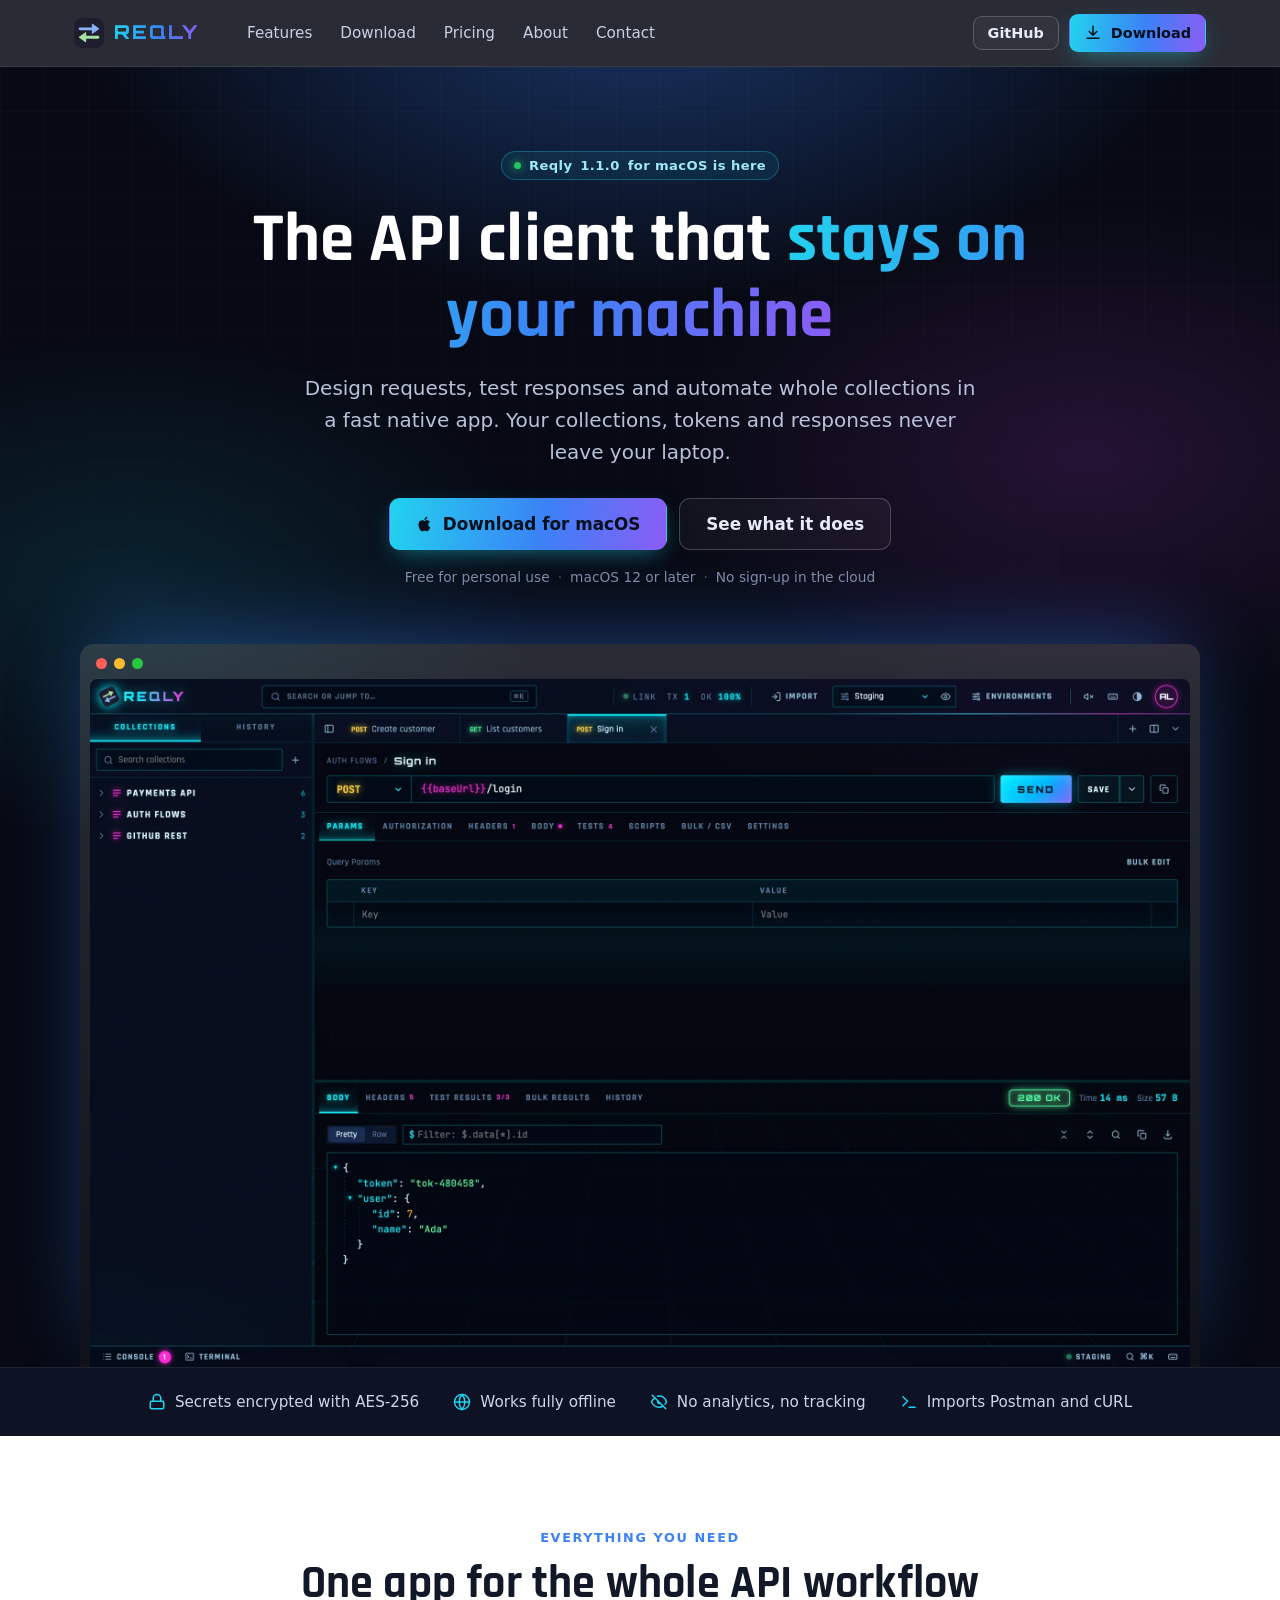
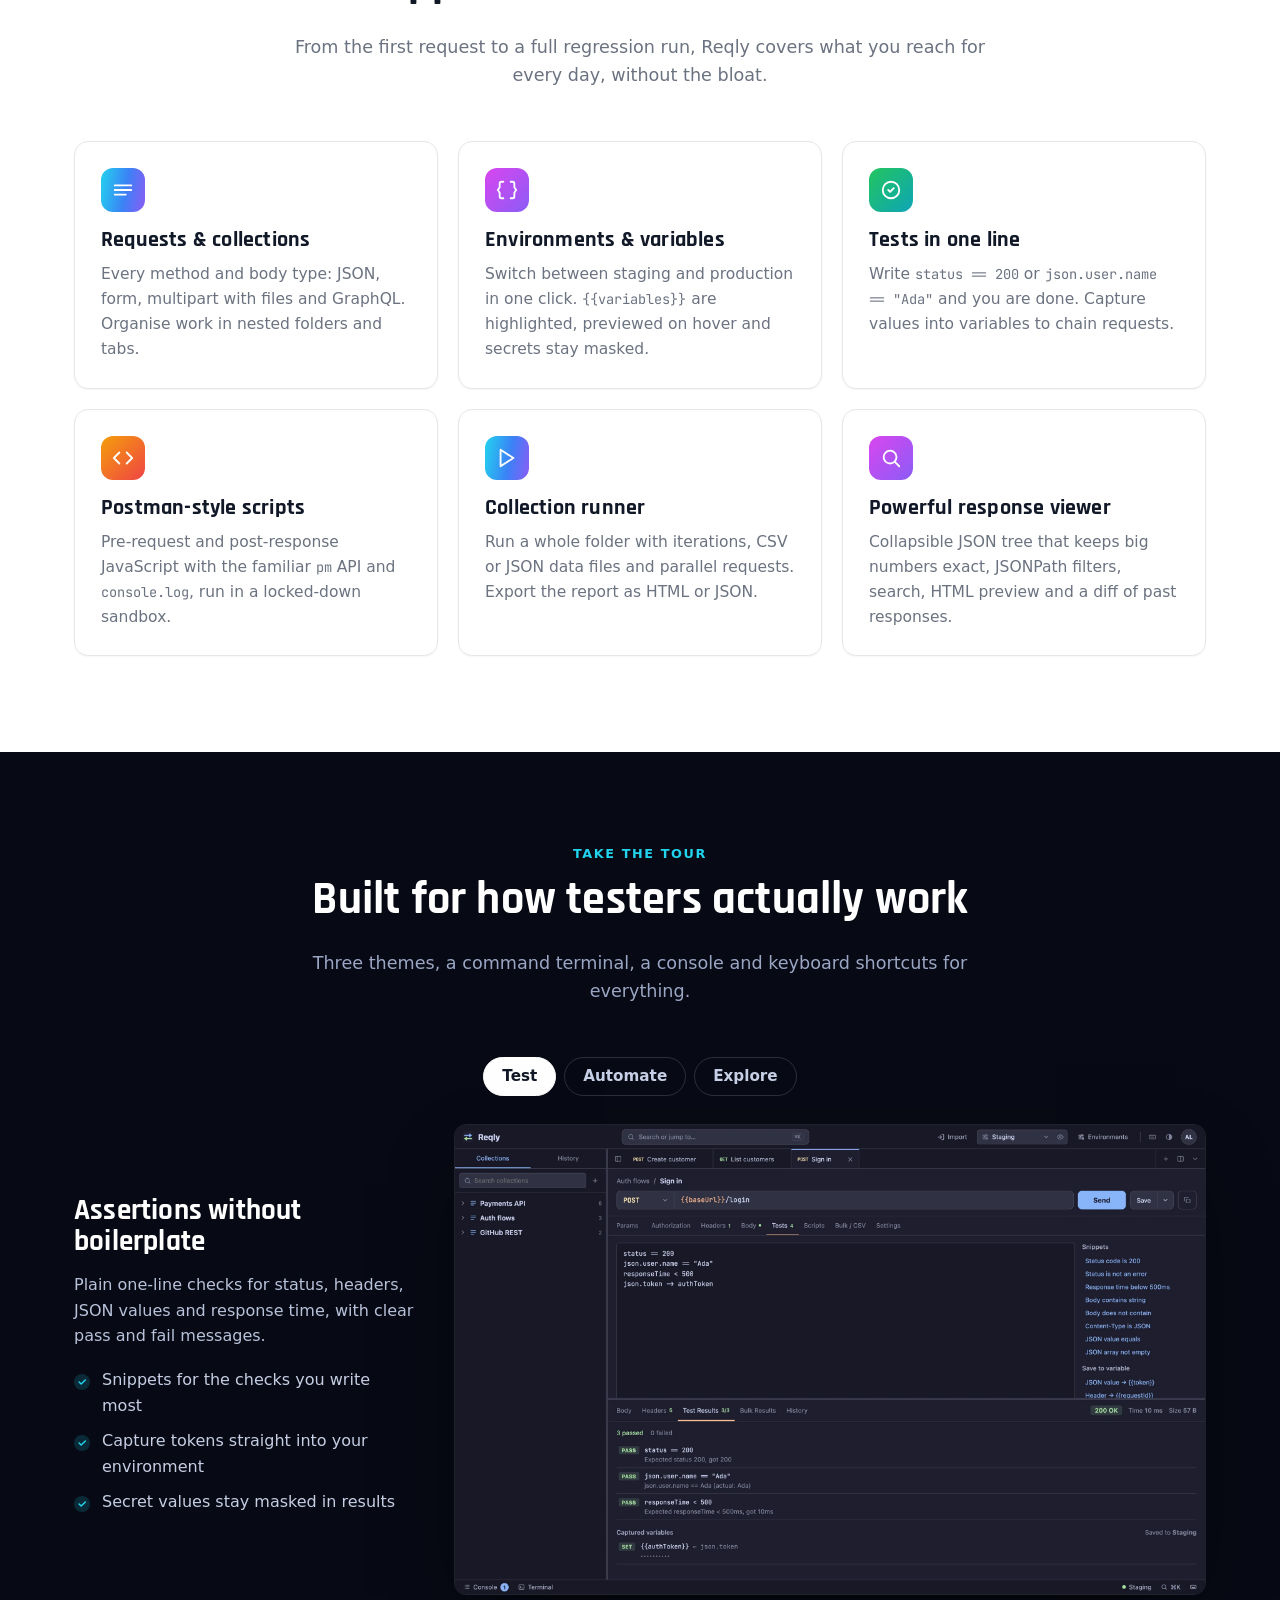
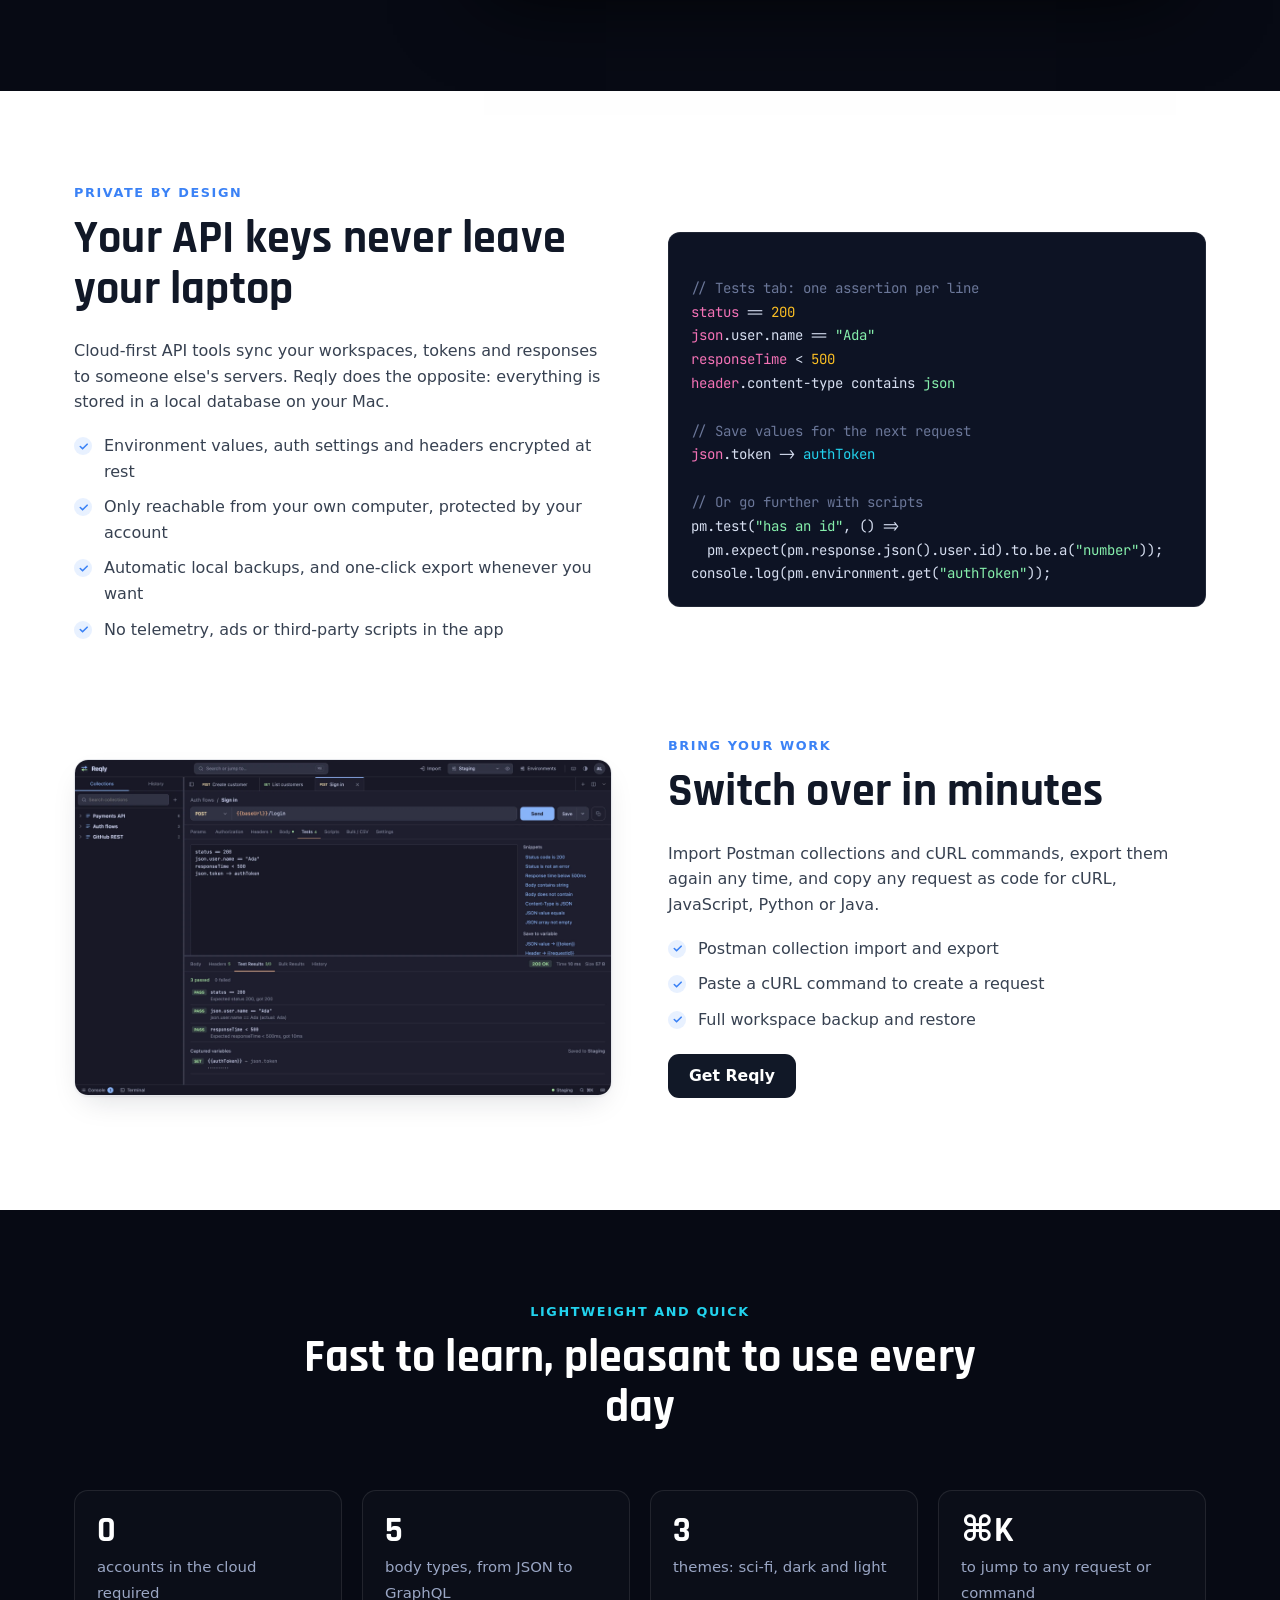
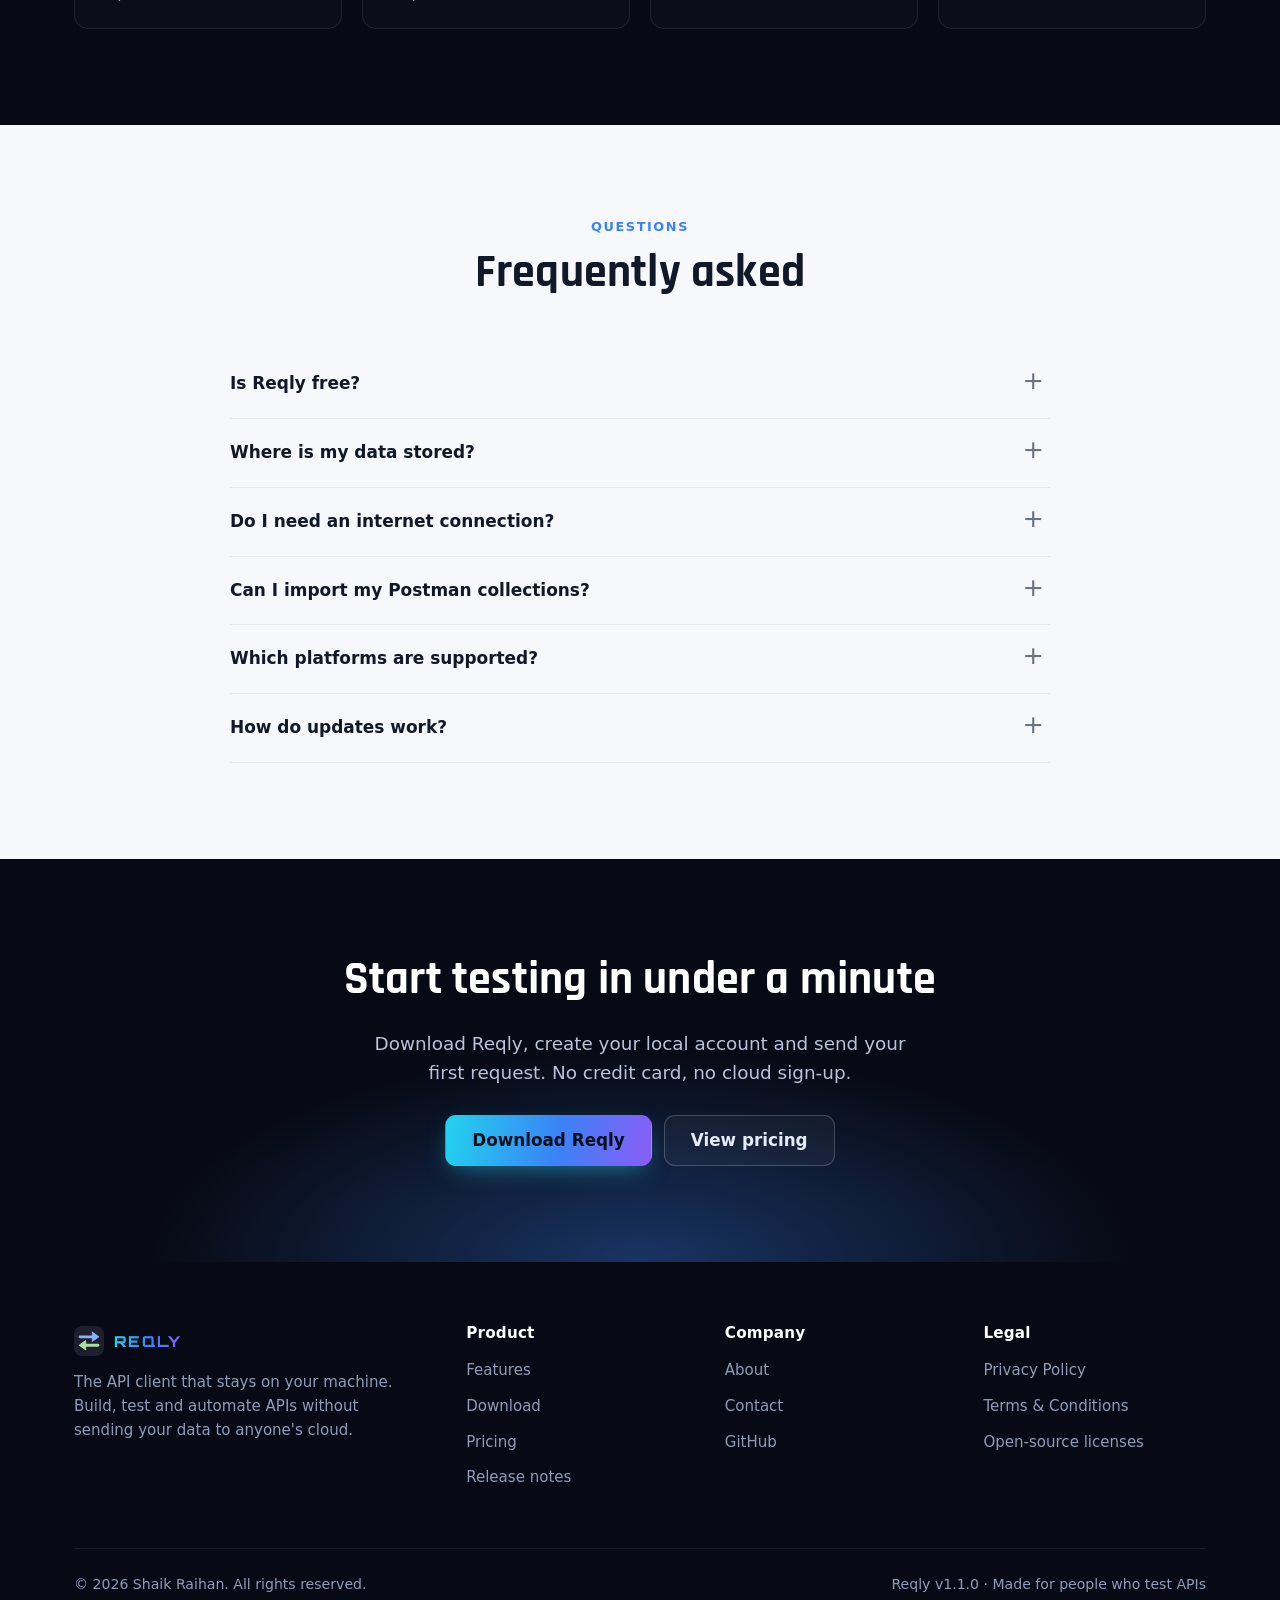
==== commit 070b40ac: "Website on GitHub Pages at reqly.in, downloads from the latest release - Pages workflow publishes we" ====
--- a/website/index.html
+++ b/website/index.html
@@ -20,7 +20,7 @@
 <main id="main">
   <section class="hero dark">
     <div class="wrap">
-      <span class="eyebrow"><span class="dot"></span>Reqly <span data-site="version">1.0.0</span> for macOS is here</span>
+      <span class="eyebrow"><span class="dot"></span>Reqly <span data-site="version">1.1.0</span> for macOS is here</span>
       <h1>The API client that <span class="grad-text">stays on your machine</span></h1>
       <p class="lead">Design requests, test responses and automate whole collections in a fast native app. Your collections, tokens and responses never leave your laptop.</p>
       <div class="cta-row">
@@ -182,7 +182,7 @@
         <details><summary>Where is my data stored?</summary><p>On your Mac, in the <code>reqly-data</code> folder in your home directory. Reqly has no servers that receive your requests, collections or responses. Sensitive values are encrypted with a key that only exists on your device.</p></details>
         <details><summary>Do I need an internet connection?</summary><p>Only to reach the APIs you test. Reqly itself works fully offline, including against services on <code>localhost</code> or your company network.</p></details>
         <details><summary>Can I import my Postman collections?</summary><p>Yes. Import Postman collection files (v2.1) from the Import menu, or paste any cURL command. You can export back to Postman format at any time.</p></details>
-        <details><summary>Which platforms are supported?</summary><p>Reqly <span data-site="version">1.0.0</span> runs on macOS 12 or later. Windows and Linux apps are on the roadmap; until then you can run Reqly from source with Java 17 on any system.</p></details>
+        <details><summary>Which platforms are supported?</summary><p>Reqly <span data-site="version">1.1.0</span> runs on macOS 12 or later. Windows and Linux apps are on the roadmap; until then you can run Reqly from source with Java 17 on any system.</p></details>
         <details><summary>How do updates work?</summary><p>New versions are published on the <a data-href="releases" href="#">releases page</a>. Download the new version and replace the app in Applications; your data stays where it is.</p></details>
       </div>
     </div>
